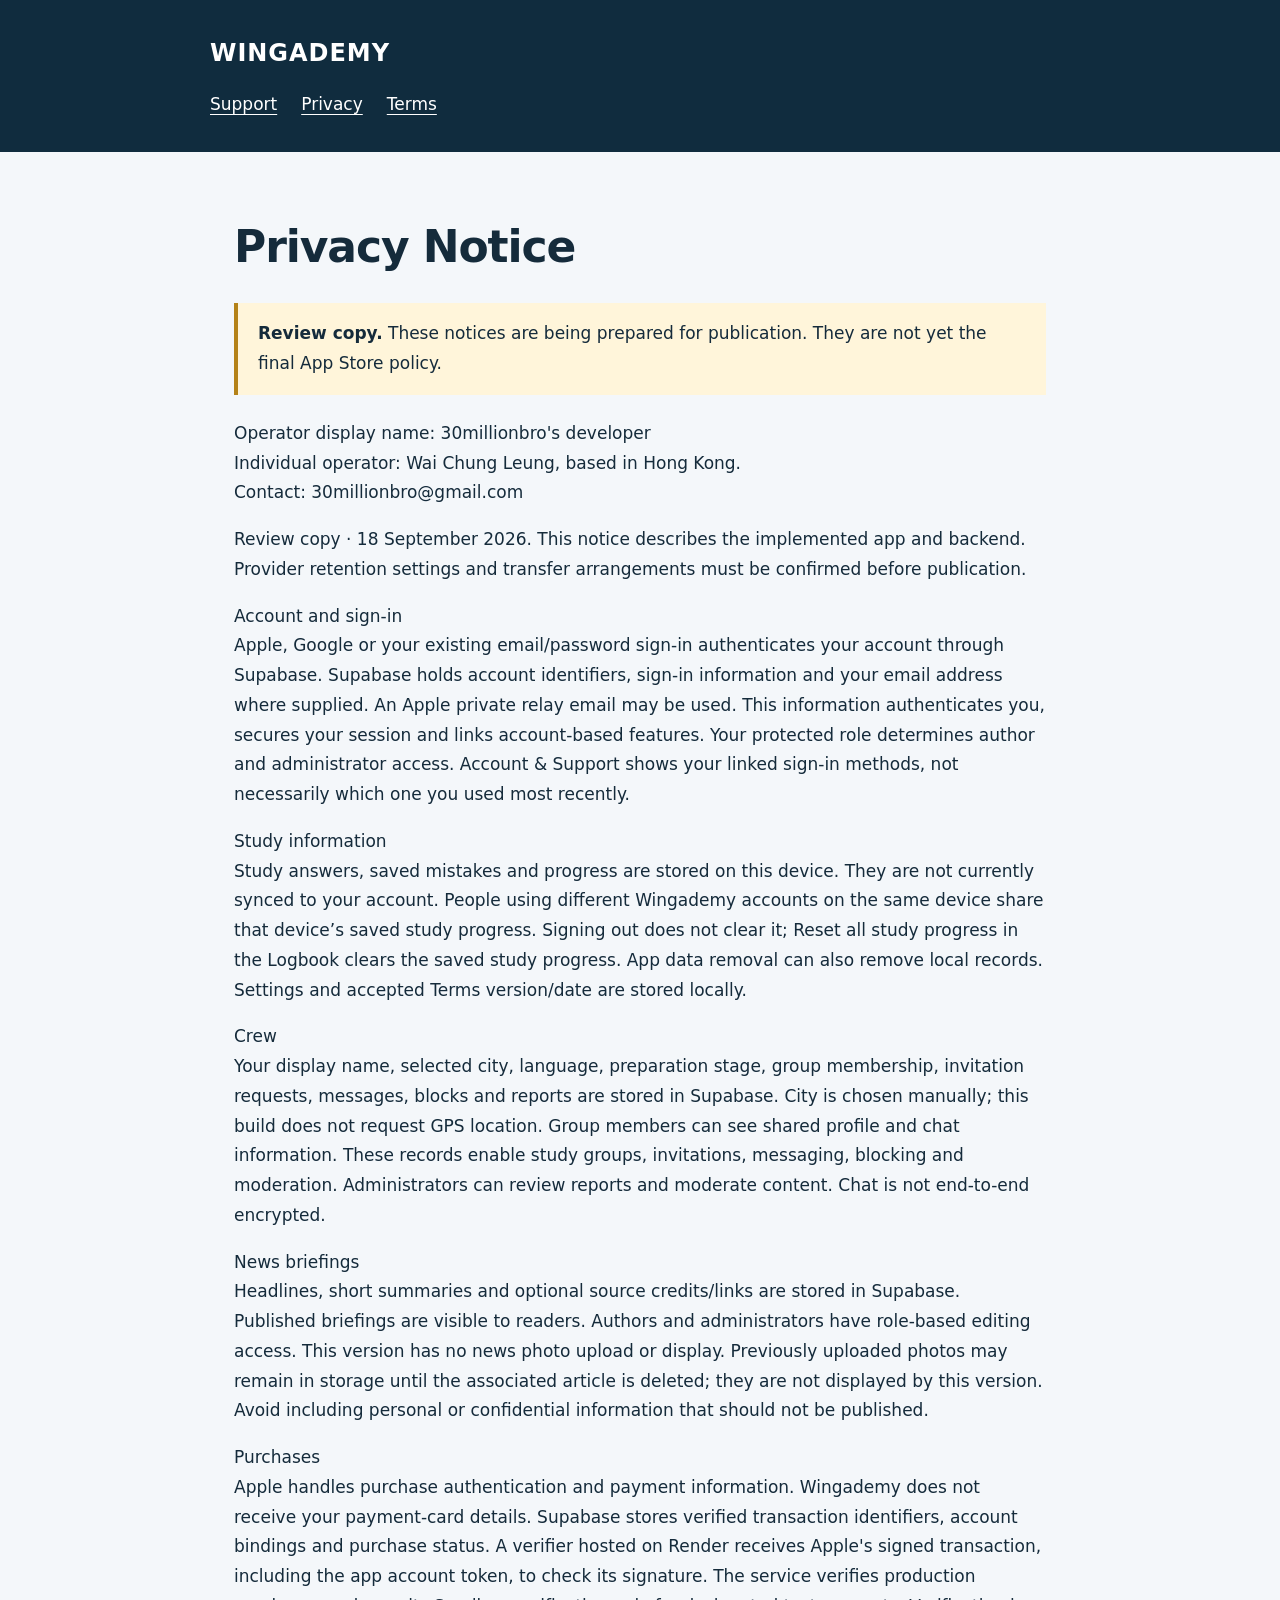
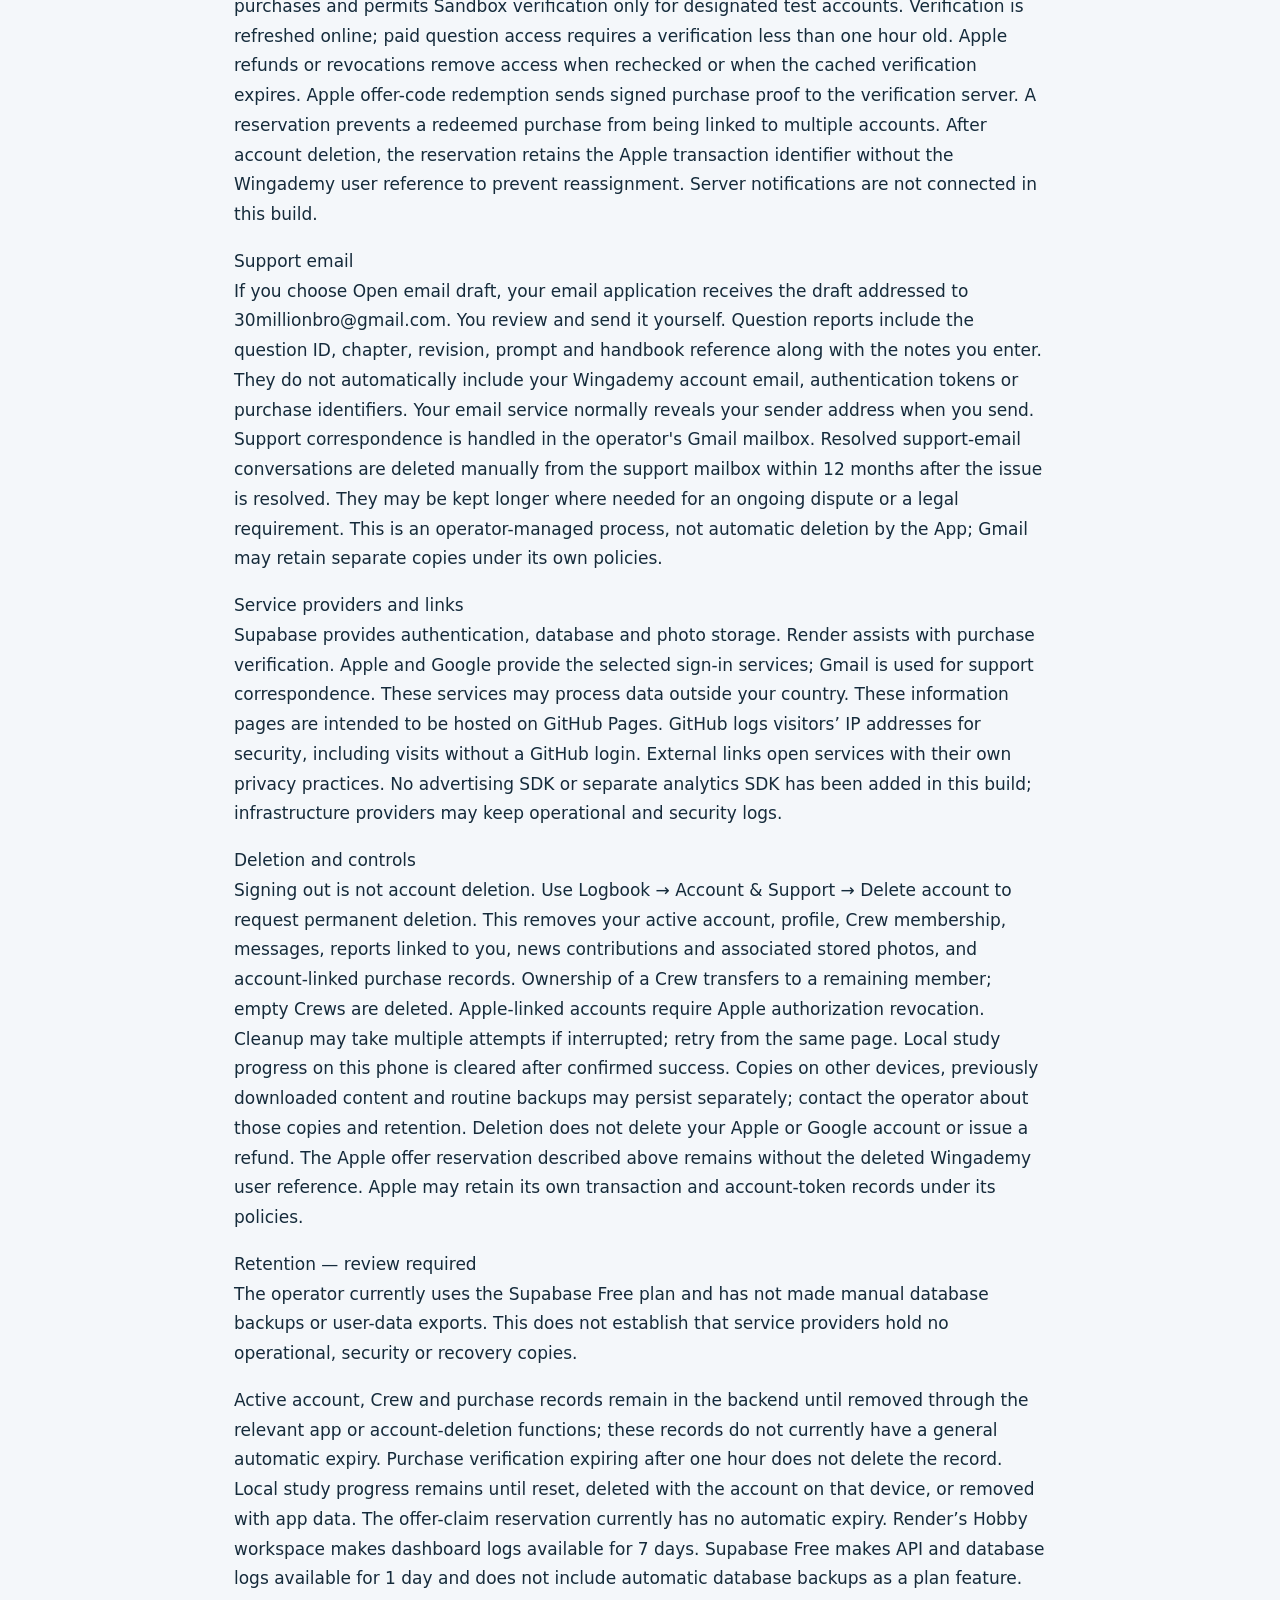
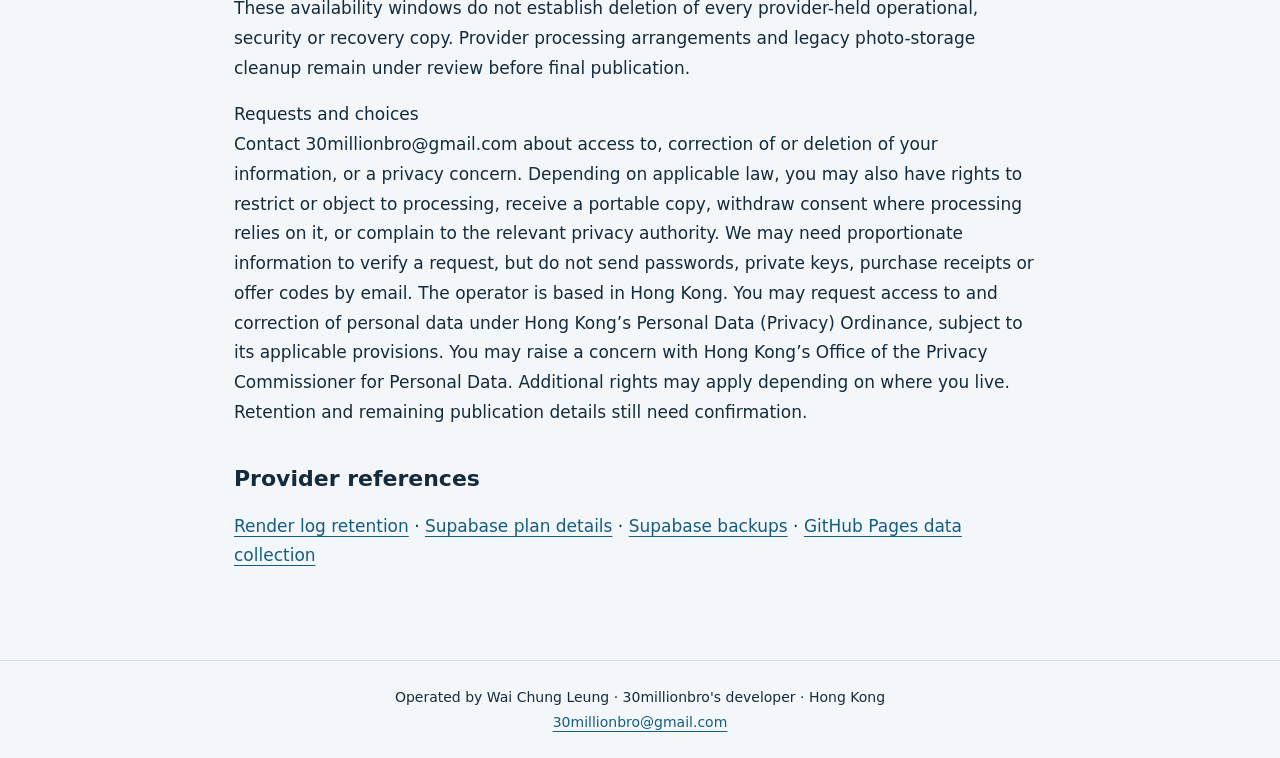
==== privacy.html @ 653a73e2 "Add files via upload" ====
<!doctype html>
<html lang="en"><head><meta charset="utf-8"><meta name="viewport" content="width=device-width,initial-scale=1"><meta name="robots" content="noindex"><title>Privacy Notice | Wingademy</title><link rel="stylesheet" href="style.css"></head>
<body><a class="skip" href="#main">Skip to content</a><header><a class="brand" href="index.html">WINGADEMY</a><nav aria-label="Main navigation"><a href="support.html">Support</a><a href="privacy.html">Privacy</a><a href="terms.html">Terms</a></nav></header><main id="main"><h1>Privacy Notice</h1><aside><strong>Review copy.</strong> These notices are being prepared for publication. They are not yet the final App Store policy.</aside><p>Operator display name: 30millionbro&#x27;s developer<br>Individual operator: Wai Chung Leung, based in Hong Kong.<br>Contact: 30millionbro@gmail.com</p>
<p>Review copy · 18 September 2026. This notice describes the implemented app and backend. Provider retention settings and transfer arrangements must be confirmed before publication.</p>
<p>Account and sign-in<br>Apple, Google or your existing email/password sign-in authenticates your account through Supabase. Supabase holds account identifiers, sign-in information and your email address where supplied. An Apple private relay email may be used. This information authenticates you, secures your session and links account-based features. Your protected role determines author and administrator access. Account &amp; Support shows your linked sign-in methods, not necessarily which one you used most recently.</p>
<p>Study information<br>Study answers, saved mistakes and progress are stored on this device. They are not currently synced to your account. People using different Wingademy accounts on the same device share that device’s saved study progress. Signing out does not clear it; Reset all study progress in the Logbook clears the saved study progress. App data removal can also remove local records. Settings and accepted Terms version/date are stored locally.</p>
<p>Crew<br>Your display name, selected city, language, preparation stage, group membership, invitation requests, messages, blocks and reports are stored in Supabase. City is chosen manually; this build does not request GPS location. Group members can see shared profile and chat information. These records enable study groups, invitations, messaging, blocking and moderation. Administrators can review reports and moderate content. Chat is not end-to-end encrypted.</p>
<p>News briefings<br>Headlines, short summaries and optional source credits/links are stored in Supabase. Published briefings are visible to readers. Authors and administrators have role-based editing access. This version has no news photo upload or display. Previously uploaded photos may remain in storage until the associated article is deleted; they are not displayed by this version. Avoid including personal or confidential information that should not be published.</p>
<p>Purchases<br>Apple handles purchase authentication and payment information. Wingademy does not receive your payment-card details. Supabase stores verified transaction identifiers, account bindings and purchase status. A verifier hosted on Render receives Apple&#x27;s signed transaction, including the app account token, to check its signature. The service verifies production purchases and permits Sandbox verification only for designated test accounts. Verification is refreshed online; paid question access requires a verification less than one hour old. Apple refunds or revocations remove access when rechecked or when the cached verification expires. Apple offer-code redemption sends signed purchase proof to the verification server. A reservation prevents a redeemed purchase from being linked to multiple accounts. After account deletion, the reservation retains the Apple transaction identifier without the Wingademy user reference to prevent reassignment. Server notifications are not connected in this build.</p>
<p>Support email<br>If you choose Open email draft, your email application receives the draft addressed to 30millionbro@gmail.com. You review and send it yourself. Question reports include the question ID, chapter, revision, prompt and handbook reference along with the notes you enter. They do not automatically include your Wingademy account email, authentication tokens or purchase identifiers. Your email service normally reveals your sender address when you send. Support correspondence is handled in the operator&#x27;s Gmail mailbox. Resolved support-email conversations are deleted manually from the support mailbox within 12 months after the issue is resolved. They may be kept longer where needed for an ongoing dispute or a legal requirement. This is an operator-managed process, not automatic deletion by the App; Gmail may retain separate copies under its own policies.</p>
<p>Service providers and links<br>Supabase provides authentication, database and photo storage. Render assists with purchase verification. Apple and Google provide the selected sign-in services; Gmail is used for support correspondence. These services may process data outside your country. These information pages are intended to be hosted on GitHub Pages. GitHub logs visitors’ IP addresses for security, including visits without a GitHub login. External links open services with their own privacy practices. No advertising SDK or separate analytics SDK has been added in this build; infrastructure providers may keep operational and security logs.</p>
<p>Deletion and controls<br>Signing out is not account deletion. Use Logbook → Account &amp; Support → Delete account to request permanent deletion. This removes your active account, profile, Crew membership, messages, reports linked to you, news contributions and associated stored photos, and account-linked purchase records. Ownership of a Crew transfers to a remaining member; empty Crews are deleted. Apple-linked accounts require Apple authorization revocation. Cleanup may take multiple attempts if interrupted; retry from the same page. Local study progress on this phone is cleared after confirmed success. Copies on other devices, previously downloaded content and routine backups may persist separately; contact the operator about those copies and retention. Deletion does not delete your Apple or Google account or issue a refund. The Apple offer reservation described above remains without the deleted Wingademy user reference. Apple may retain its own transaction and account-token records under its policies.</p>
<p>Retention — review required<br>The operator currently uses the Supabase Free plan and has not made manual database backups or user-data exports. This does not establish that service providers hold no operational, security or recovery copies.</p>
<p>Active account, Crew and purchase records remain in the backend until removed through the relevant app or account-deletion functions; these records do not currently have a general automatic expiry. Purchase verification expiring after one hour does not delete the record. Local study progress remains until reset, deleted with the account on that device, or removed with app data. The offer-claim reservation currently has no automatic expiry. Render’s Hobby workspace makes dashboard logs available for 7 days. Supabase Free makes API and database logs available for 1 day and does not include automatic database backups as a plan feature. These availability windows do not establish deletion of every provider-held operational, security or recovery copy. Provider processing arrangements and legacy photo-storage cleanup remain under review before final publication.</p>
<p>Requests and choices<br>Contact 30millionbro@gmail.com about access to, correction of or deletion of your information, or a privacy concern. Depending on applicable law, you may also have rights to restrict or object to processing, receive a portable copy, withdraw consent where processing relies on it, or complain to the relevant privacy authority. We may need proportionate information to verify a request, but do not send passwords, private keys, purchase receipts or offer codes by email. The operator is based in Hong Kong. You may request access to and correction of personal data under Hong Kong’s Personal Data (Privacy) Ordinance, subject to its applicable provisions. You may raise a concern with Hong Kong’s Office of the Privacy Commissioner for Personal Data. Additional rights may apply depending on where you live. Retention and remaining publication details still need confirmation.</p>
<h2></h2>
<h2>Provider references</h2>
<p><a href="https://render.com/docs/logging">Render log retention</a> · <a href="https://supabase.com/pricing">Supabase plan details</a> · <a href="https://supabase.com/docs/guides/platform/backups">Supabase backups</a> · <a href="https://docs.github.com/en/pages/getting-started-with-github-pages/what-is-github-pages#data-collection">GitHub Pages data collection</a></p></main><footer>Operated by Wai Chung Leung · 30millionbro's developer · Hong Kong<br><a href="mailto:30millionbro@gmail.com">30millionbro@gmail.com</a></footer></body></html>
---- style.css ----
*{box-sizing:border-box}html{color-scheme:light}body{margin:0;background:#f4f7fa;color:#152b3b;font:17px/1.75 system-ui,-apple-system,BlinkMacSystemFont,"Segoe UI",sans-serif}a{color:#145d82;text-underline-offset:4px}a:focus-visible{outline:3px solid #d59922;outline-offset:4px}header{background:#102c3e;color:white;padding:32px max(24px,calc((100% - 860px)/2))}header a{color:white}.brand{font-size:24px;font-weight:750;text-decoration:none;letter-spacing:.04em}nav{display:flex;flex-wrap:wrap;gap:12px 24px;margin-top:16px}main{max-width:860px;margin:auto;padding:40px 24px 72px}h1{font-size:clamp(30px,6vw,44px);line-height:1.2;letter-spacing:-.025em}h2{font-size:22px;line-height:1.35;margin-top:36px}p{overflow-wrap:anywhere}aside{border-left:4px solid #b48218;background:#fff5da;padding:16px 20px;margin:24px 0}.cards{display:grid;gap:16px}.card{display:block;padding:20px 24px;background:white;border:1px solid #d9e2e8;border-radius:12px;text-decoration:none}.card strong{display:block;font-size:21px}.card span{color:#425969}footer{border-top:1px solid #d9e2e8;padding:24px;font-size:14px;text-align:center}.skip{position:absolute;left:-9999px}.skip:focus{left:16px;top:8px;background:white;padding:8px;color:#152b3b}@media print{header,nav,footer,.skip{display:none}body{background:white}main{max-width:none;padding:0}}
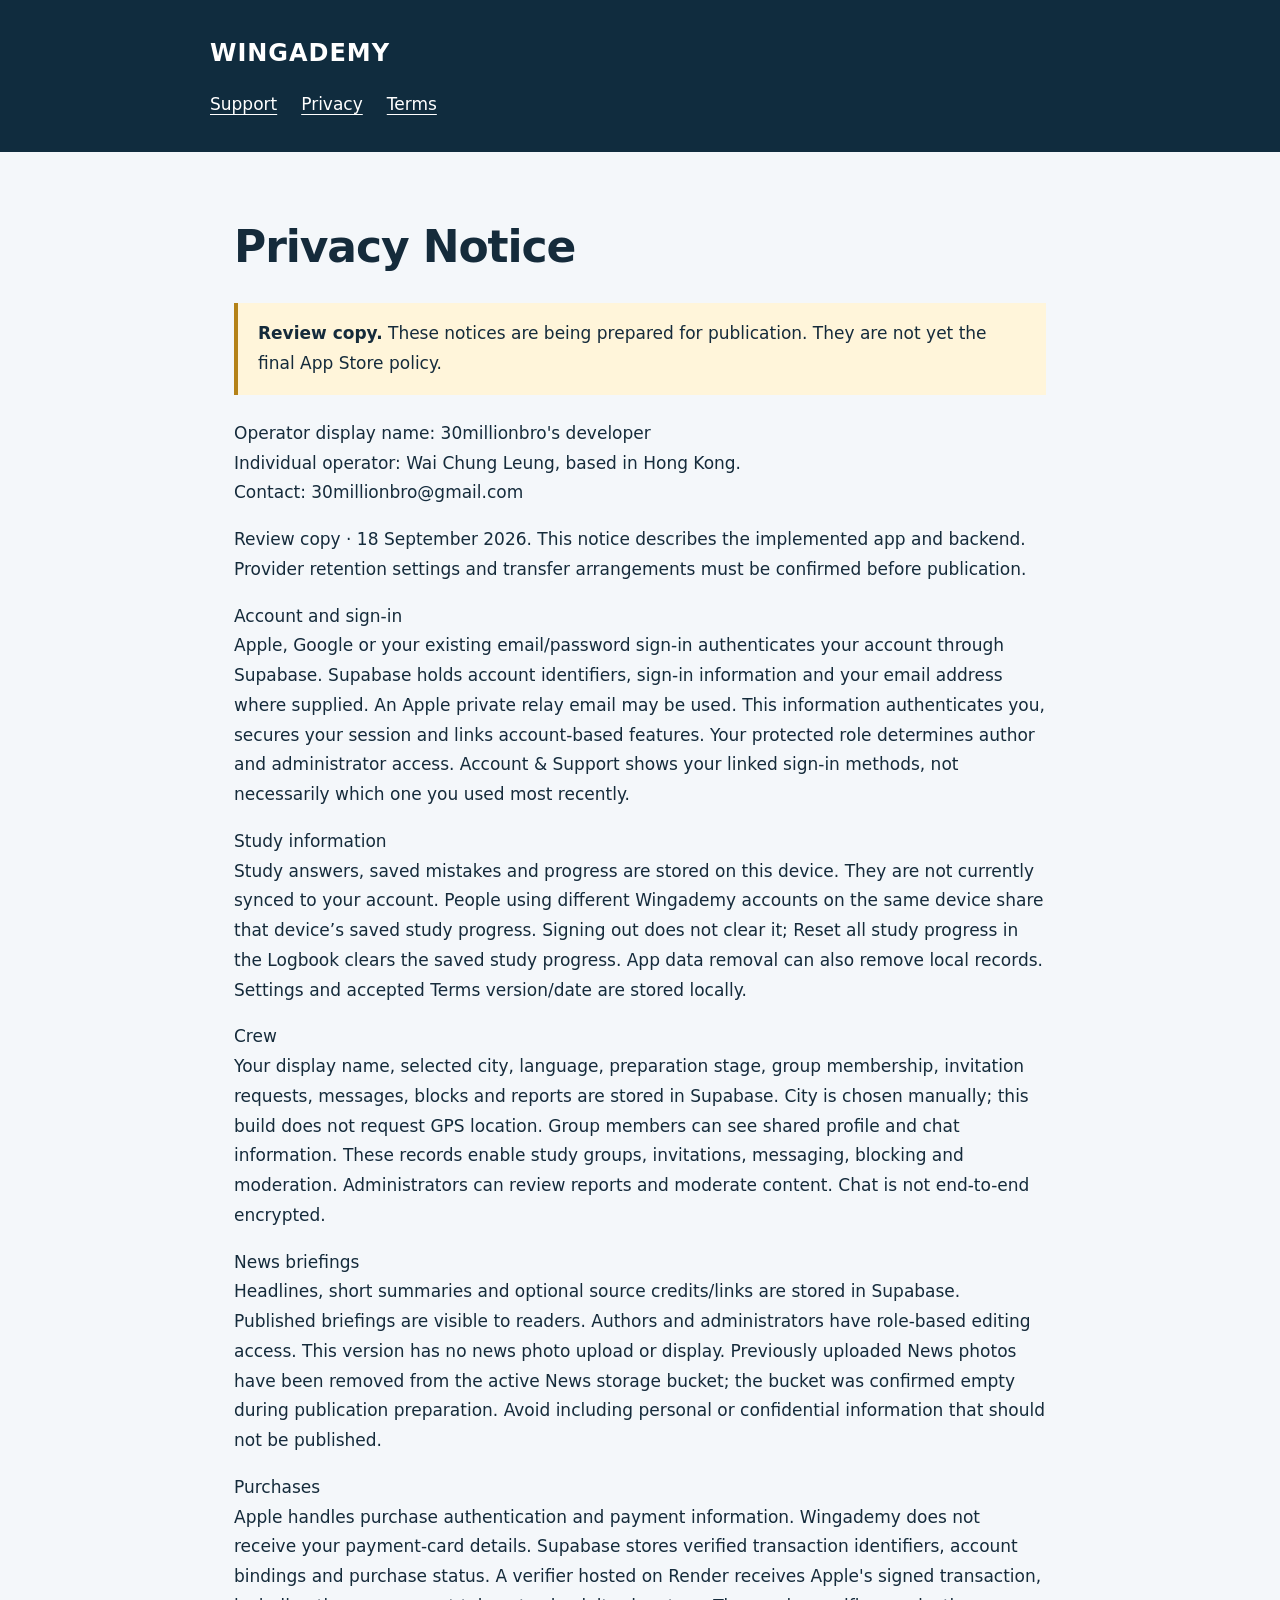
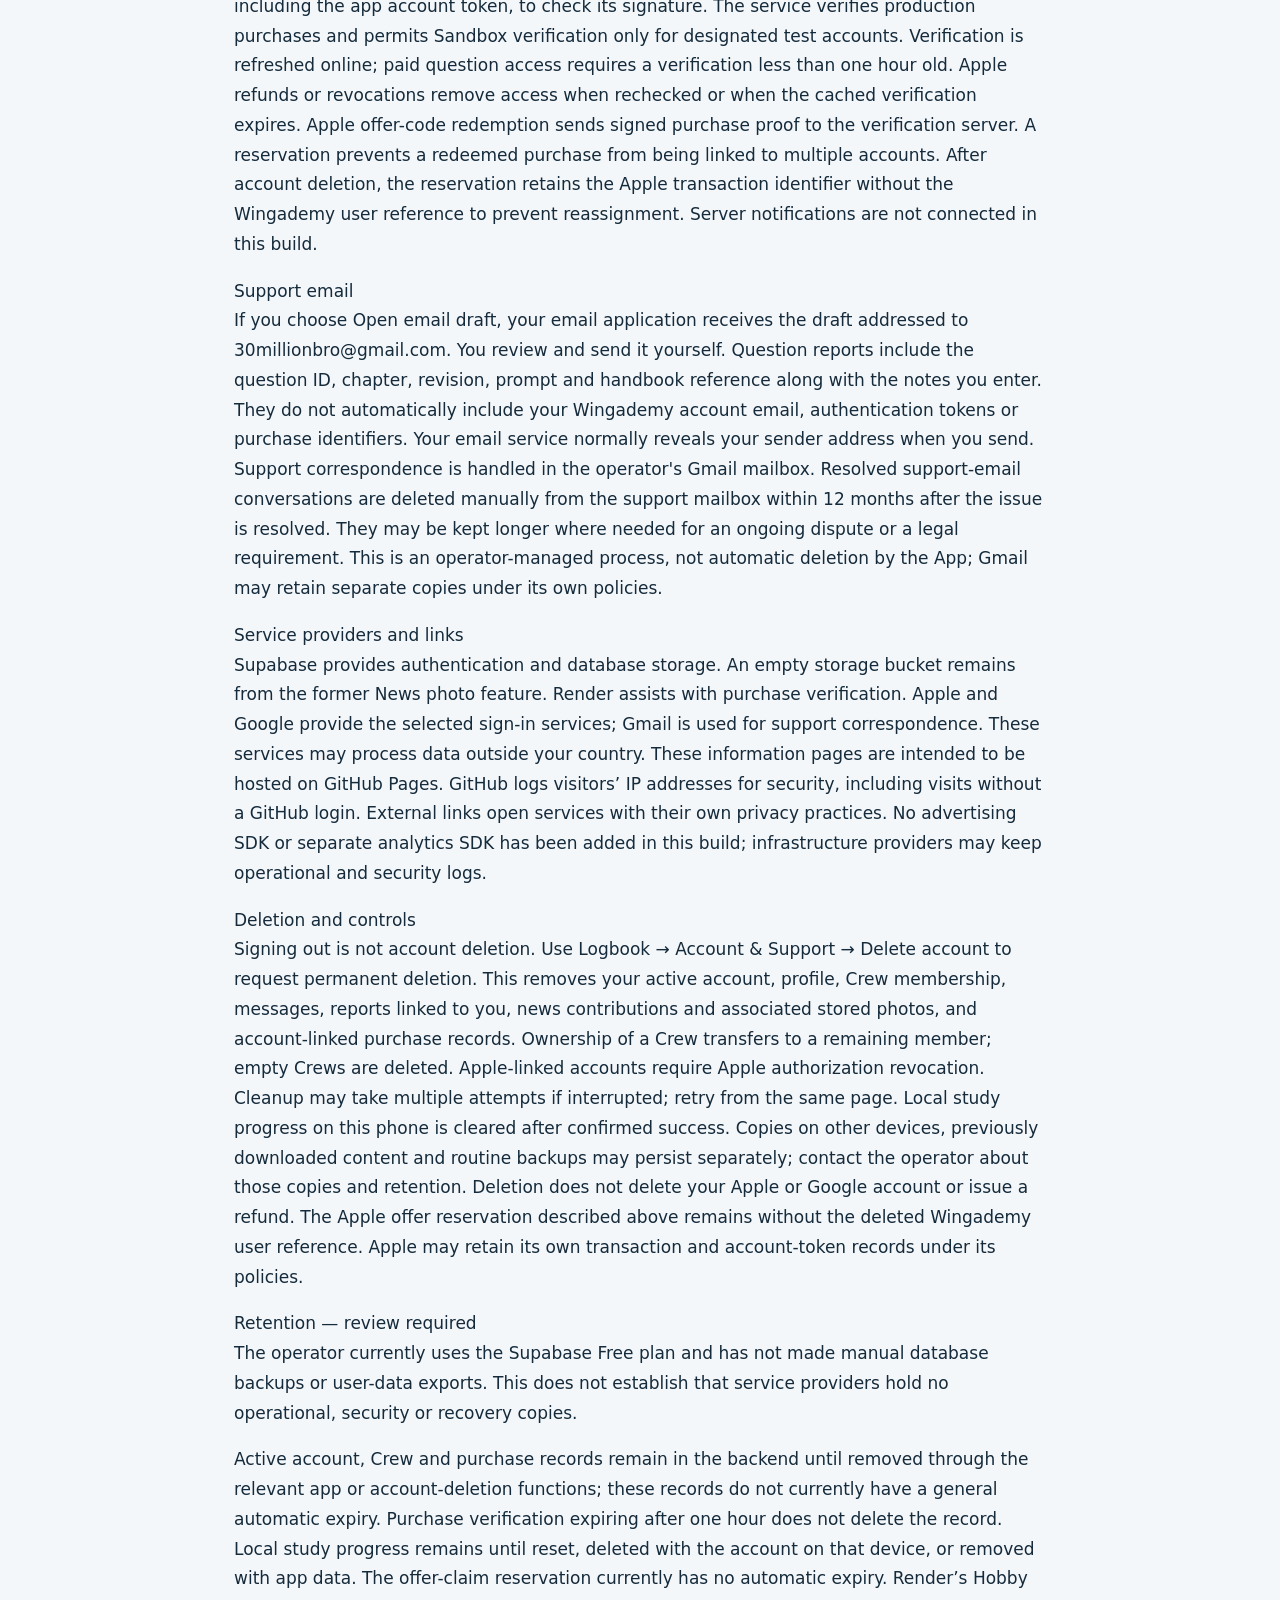
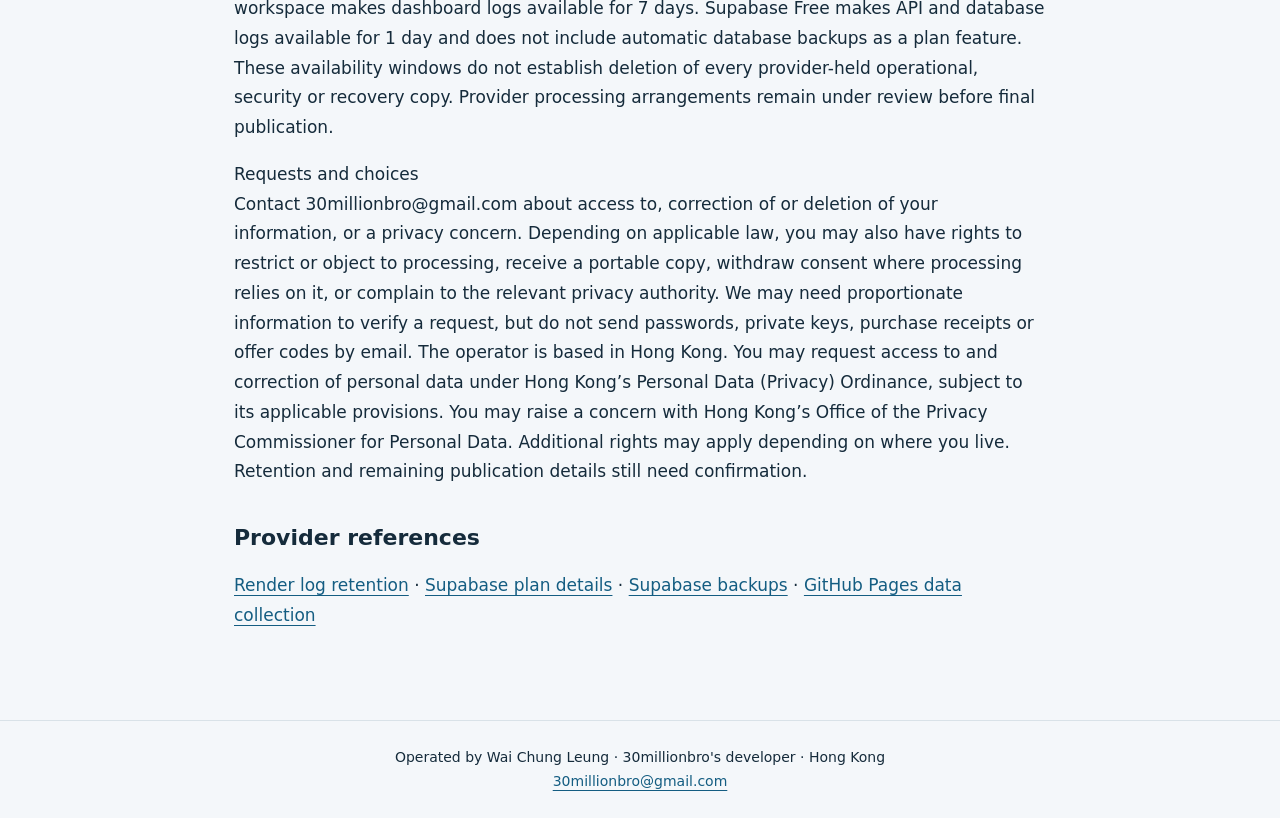
==== commit 055be516: "Add files via upload" ====
--- a/privacy.html
+++ b/privacy.html
@@ -5,13 +5,13 @@
 <p>Account and sign-in<br>Apple, Google or your existing email/password sign-in authenticates your account through Supabase. Supabase holds account identifiers, sign-in information and your email address where supplied. An Apple private relay email may be used. This information authenticates you, secures your session and links account-based features. Your protected role determines author and administrator access. Account &amp; Support shows your linked sign-in methods, not necessarily which one you used most recently.</p>
 <p>Study information<br>Study answers, saved mistakes and progress are stored on this device. They are not currently synced to your account. People using different Wingademy accounts on the same device share that device’s saved study progress. Signing out does not clear it; Reset all study progress in the Logbook clears the saved study progress. App data removal can also remove local records. Settings and accepted Terms version/date are stored locally.</p>
 <p>Crew<br>Your display name, selected city, language, preparation stage, group membership, invitation requests, messages, blocks and reports are stored in Supabase. City is chosen manually; this build does not request GPS location. Group members can see shared profile and chat information. These records enable study groups, invitations, messaging, blocking and moderation. Administrators can review reports and moderate content. Chat is not end-to-end encrypted.</p>
-<p>News briefings<br>Headlines, short summaries and optional source credits/links are stored in Supabase. Published briefings are visible to readers. Authors and administrators have role-based editing access. This version has no news photo upload or display. Previously uploaded photos may remain in storage until the associated article is deleted; they are not displayed by this version. Avoid including personal or confidential information that should not be published.</p>
+<p>News briefings<br>Headlines, short summaries and optional source credits/links are stored in Supabase. Published briefings are visible to readers. Authors and administrators have role-based editing access. This version has no news photo upload or display. Previously uploaded News photos have been removed from the active News storage bucket; the bucket was confirmed empty during publication preparation. Avoid including personal or confidential information that should not be published.</p>
 <p>Purchases<br>Apple handles purchase authentication and payment information. Wingademy does not receive your payment-card details. Supabase stores verified transaction identifiers, account bindings and purchase status. A verifier hosted on Render receives Apple&#x27;s signed transaction, including the app account token, to check its signature. The service verifies production purchases and permits Sandbox verification only for designated test accounts. Verification is refreshed online; paid question access requires a verification less than one hour old. Apple refunds or revocations remove access when rechecked or when the cached verification expires. Apple offer-code redemption sends signed purchase proof to the verification server. A reservation prevents a redeemed purchase from being linked to multiple accounts. After account deletion, the reservation retains the Apple transaction identifier without the Wingademy user reference to prevent reassignment. Server notifications are not connected in this build.</p>
 <p>Support email<br>If you choose Open email draft, your email application receives the draft addressed to 30millionbro@gmail.com. You review and send it yourself. Question reports include the question ID, chapter, revision, prompt and handbook reference along with the notes you enter. They do not automatically include your Wingademy account email, authentication tokens or purchase identifiers. Your email service normally reveals your sender address when you send. Support correspondence is handled in the operator&#x27;s Gmail mailbox. Resolved support-email conversations are deleted manually from the support mailbox within 12 months after the issue is resolved. They may be kept longer where needed for an ongoing dispute or a legal requirement. This is an operator-managed process, not automatic deletion by the App; Gmail may retain separate copies under its own policies.</p>
-<p>Service providers and links<br>Supabase provides authentication, database and photo storage. Render assists with purchase verification. Apple and Google provide the selected sign-in services; Gmail is used for support correspondence. These services may process data outside your country. These information pages are intended to be hosted on GitHub Pages. GitHub logs visitors’ IP addresses for security, including visits without a GitHub login. External links open services with their own privacy practices. No advertising SDK or separate analytics SDK has been added in this build; infrastructure providers may keep operational and security logs.</p>
+<p>Service providers and links<br>Supabase provides authentication and database storage. An empty storage bucket remains from the former News photo feature. Render assists with purchase verification. Apple and Google provide the selected sign-in services; Gmail is used for support correspondence. These services may process data outside your country. These information pages are intended to be hosted on GitHub Pages. GitHub logs visitors’ IP addresses for security, including visits without a GitHub login. External links open services with their own privacy practices. No advertising SDK or separate analytics SDK has been added in this build; infrastructure providers may keep operational and security logs.</p>
 <p>Deletion and controls<br>Signing out is not account deletion. Use Logbook → Account &amp; Support → Delete account to request permanent deletion. This removes your active account, profile, Crew membership, messages, reports linked to you, news contributions and associated stored photos, and account-linked purchase records. Ownership of a Crew transfers to a remaining member; empty Crews are deleted. Apple-linked accounts require Apple authorization revocation. Cleanup may take multiple attempts if interrupted; retry from the same page. Local study progress on this phone is cleared after confirmed success. Copies on other devices, previously downloaded content and routine backups may persist separately; contact the operator about those copies and retention. Deletion does not delete your Apple or Google account or issue a refund. The Apple offer reservation described above remains without the deleted Wingademy user reference. Apple may retain its own transaction and account-token records under its policies.</p>
 <p>Retention — review required<br>The operator currently uses the Supabase Free plan and has not made manual database backups or user-data exports. This does not establish that service providers hold no operational, security or recovery copies.</p>
-<p>Active account, Crew and purchase records remain in the backend until removed through the relevant app or account-deletion functions; these records do not currently have a general automatic expiry. Purchase verification expiring after one hour does not delete the record. Local study progress remains until reset, deleted with the account on that device, or removed with app data. The offer-claim reservation currently has no automatic expiry. Render’s Hobby workspace makes dashboard logs available for 7 days. Supabase Free makes API and database logs available for 1 day and does not include automatic database backups as a plan feature. These availability windows do not establish deletion of every provider-held operational, security or recovery copy. Provider processing arrangements and legacy photo-storage cleanup remain under review before final publication.</p>
+<p>Active account, Crew and purchase records remain in the backend until removed through the relevant app or account-deletion functions; these records do not currently have a general automatic expiry. Purchase verification expiring after one hour does not delete the record. Local study progress remains until reset, deleted with the account on that device, or removed with app data. The offer-claim reservation currently has no automatic expiry. Render’s Hobby workspace makes dashboard logs available for 7 days. Supabase Free makes API and database logs available for 1 day and does not include automatic database backups as a plan feature. These availability windows do not establish deletion of every provider-held operational, security or recovery copy. Provider processing arrangements remain under review before final publication.</p>
 <p>Requests and choices<br>Contact 30millionbro@gmail.com about access to, correction of or deletion of your information, or a privacy concern. Depending on applicable law, you may also have rights to restrict or object to processing, receive a portable copy, withdraw consent where processing relies on it, or complain to the relevant privacy authority. We may need proportionate information to verify a request, but do not send passwords, private keys, purchase receipts or offer codes by email. The operator is based in Hong Kong. You may request access to and correction of personal data under Hong Kong’s Personal Data (Privacy) Ordinance, subject to its applicable provisions. You may raise a concern with Hong Kong’s Office of the Privacy Commissioner for Personal Data. Additional rights may apply depending on where you live. Retention and remaining publication details still need confirmation.</p>
 <h2></h2>
 <h2>Provider references</h2>
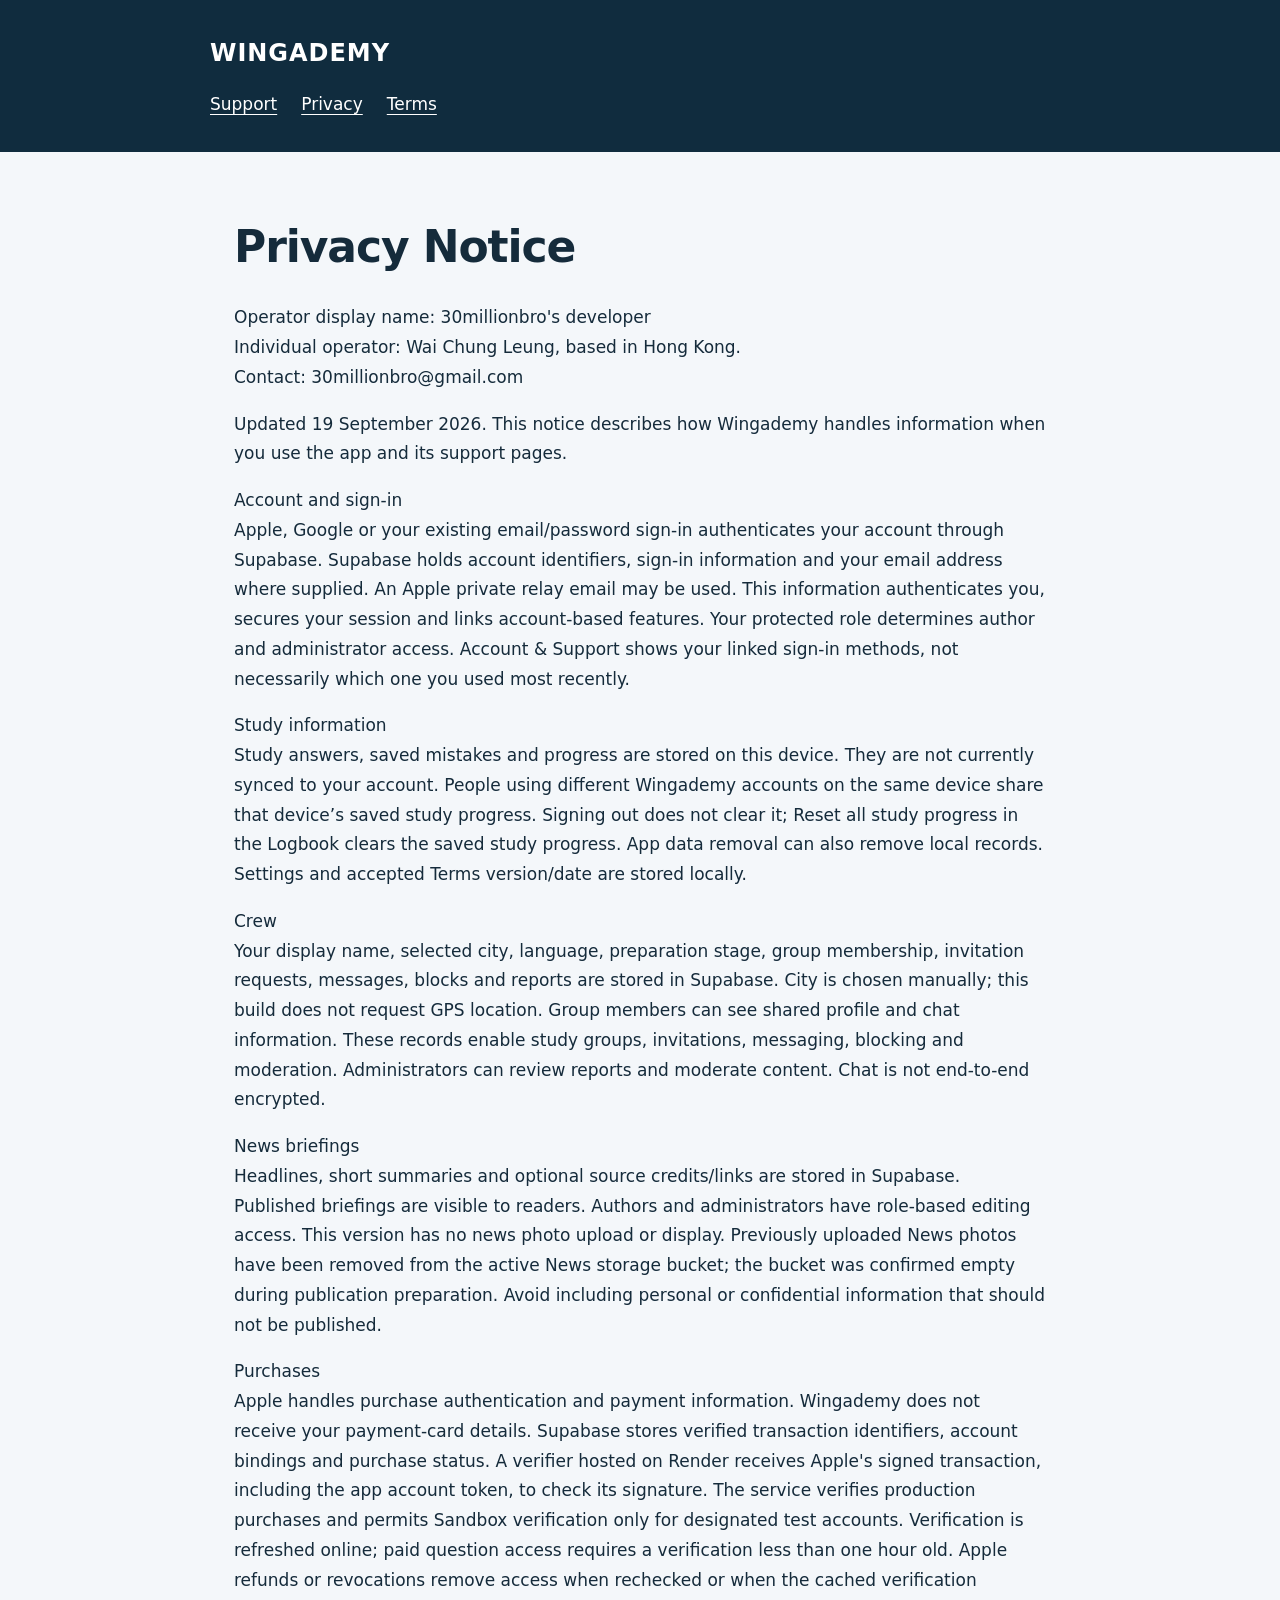
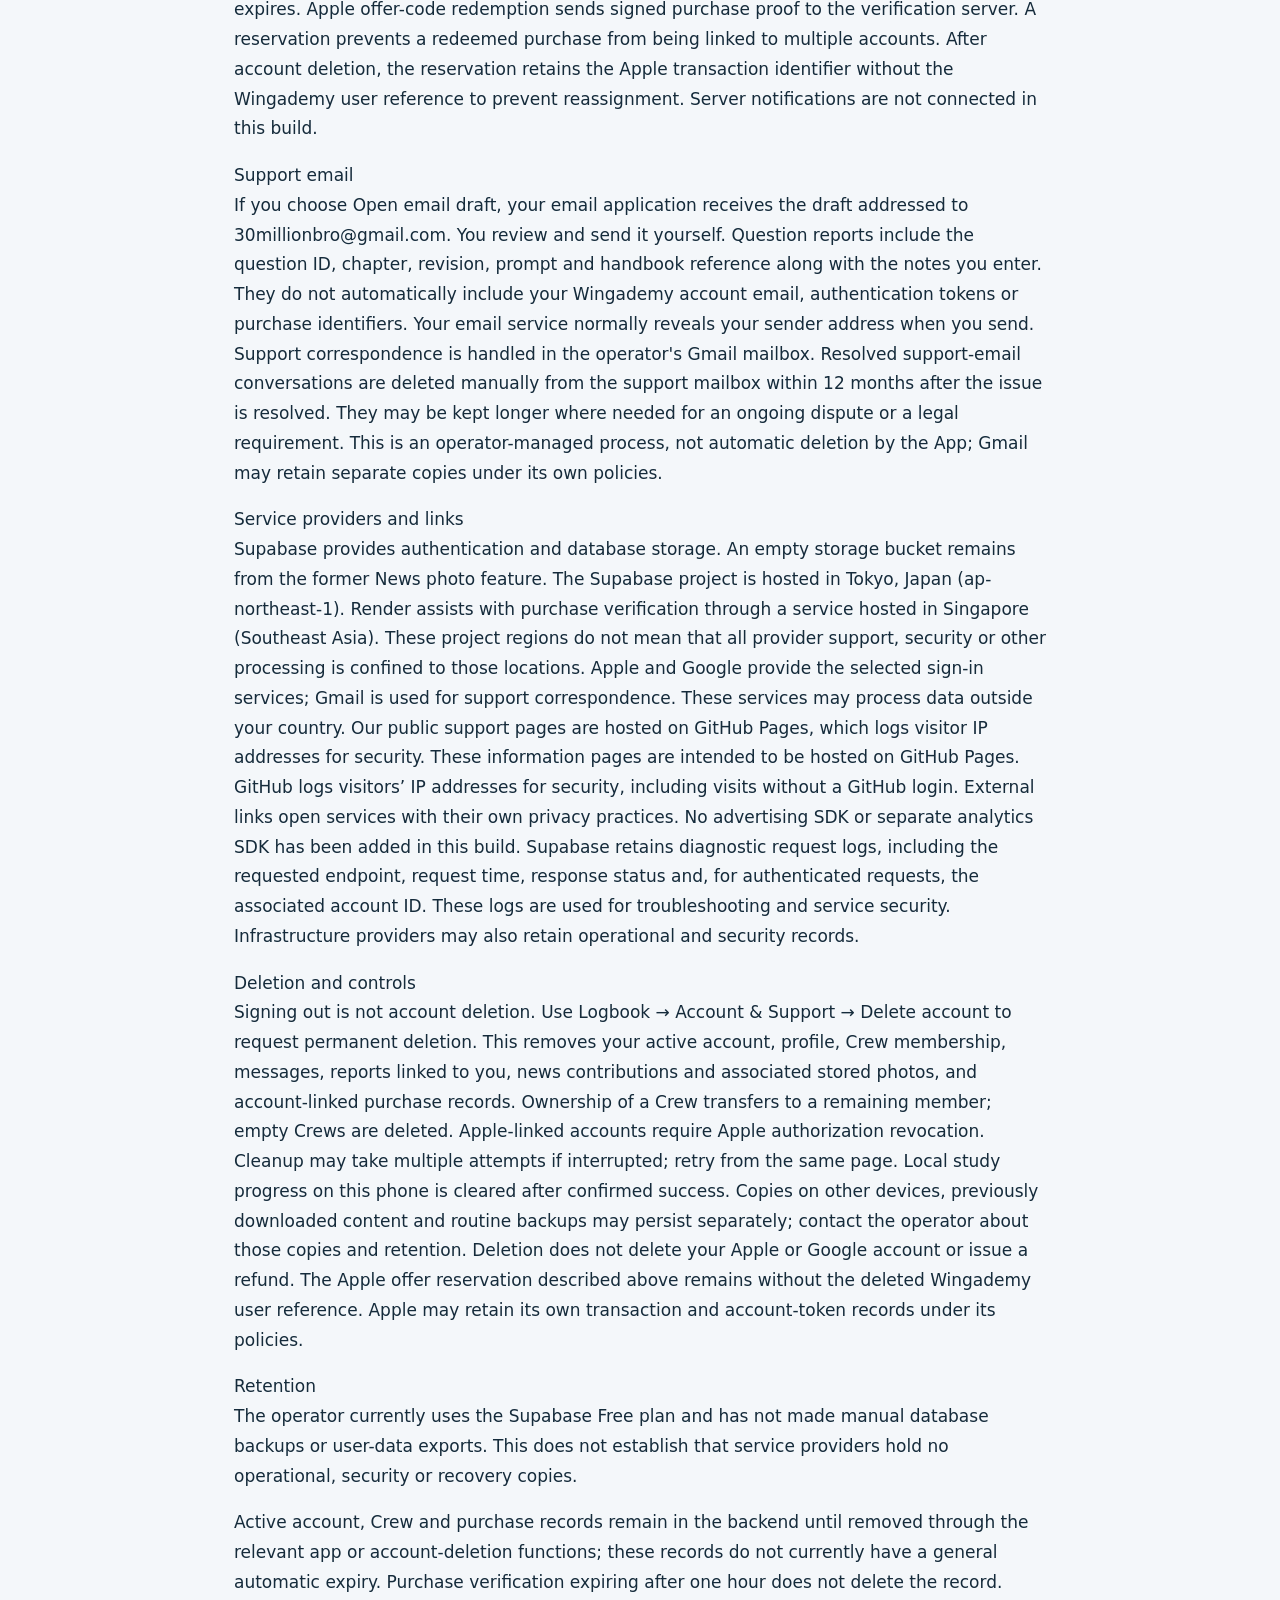
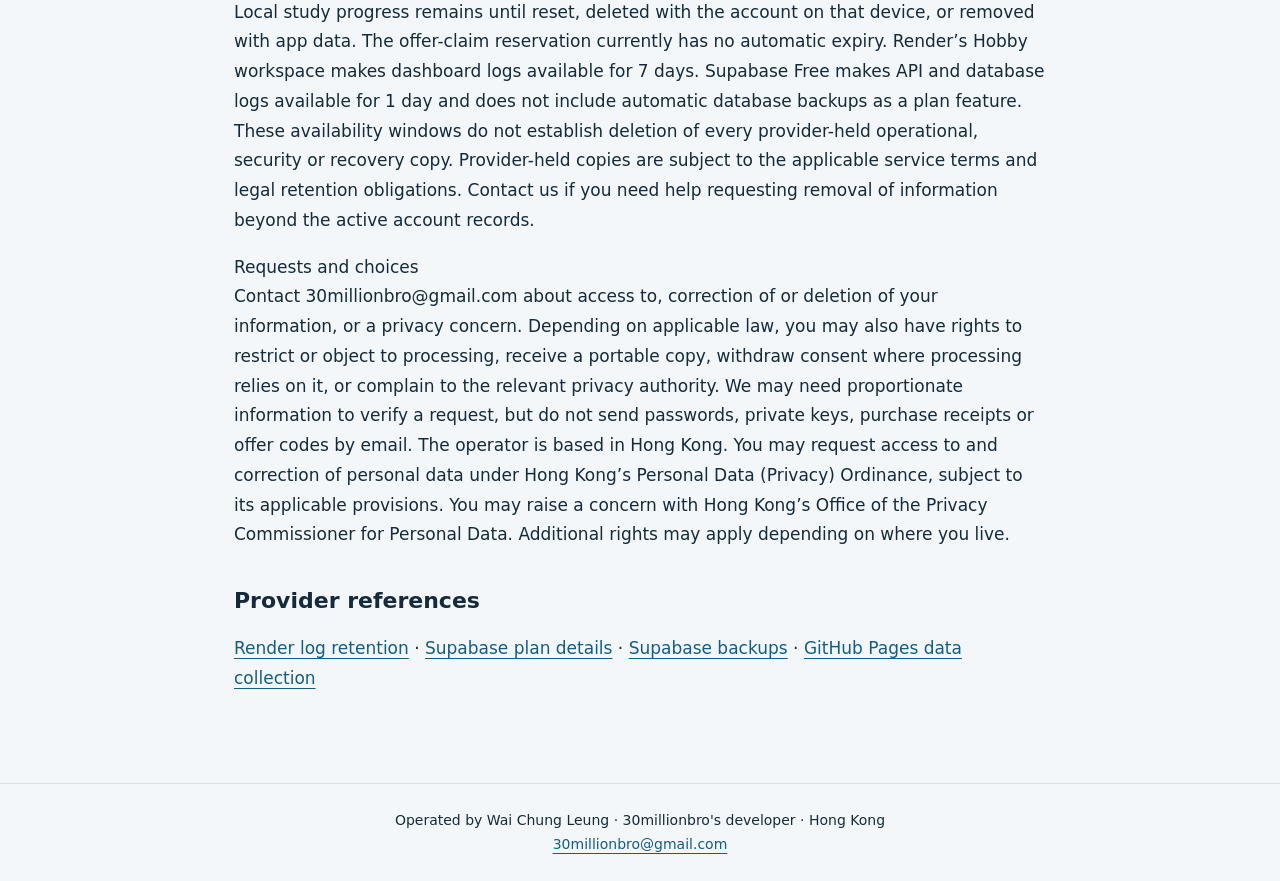
==== commit 7d1f282b: "Add files via upload" ====
--- a/privacy.html
+++ b/privacy.html
@@ -1,18 +1,18 @@
 <!doctype html>
-<html lang="en"><head><meta charset="utf-8"><meta name="viewport" content="width=device-width,initial-scale=1"><meta name="robots" content="noindex"><title>Privacy Notice | Wingademy</title><link rel="stylesheet" href="style.css"></head>
-<body><a class="skip" href="#main">Skip to content</a><header><a class="brand" href="index.html">WINGADEMY</a><nav aria-label="Main navigation"><a href="support.html">Support</a><a href="privacy.html">Privacy</a><a href="terms.html">Terms</a></nav></header><main id="main"><h1>Privacy Notice</h1><aside><strong>Review copy.</strong> These notices are being prepared for publication. They are not yet the final App Store policy.</aside><p>Operator display name: 30millionbro&#x27;s developer<br>Individual operator: Wai Chung Leung, based in Hong Kong.<br>Contact: 30millionbro@gmail.com</p>
-<p>Review copy · 18 September 2026. This notice describes the implemented app and backend. Provider retention settings and transfer arrangements must be confirmed before publication.</p>
+<html lang="en"><head><meta charset="utf-8"><meta name="viewport" content="width=device-width,initial-scale=1"><title>Privacy Notice | Wingademy</title><link rel="stylesheet" href="style.css"></head>
+<body><a class="skip" href="#main">Skip to content</a><header><a class="brand" href="index.html">WINGADEMY</a><nav aria-label="Main navigation"><a href="support.html">Support</a><a href="privacy.html">Privacy</a><a href="terms.html">Terms</a></nav></header><main id="main"><h1>Privacy Notice</h1><p>Operator display name: 30millionbro&#x27;s developer<br>Individual operator: Wai Chung Leung, based in Hong Kong.<br>Contact: 30millionbro@gmail.com</p>
+<p>Updated 19 September 2026. This notice describes how Wingademy handles information when you use the app and its support pages.</p>
 <p>Account and sign-in<br>Apple, Google or your existing email/password sign-in authenticates your account through Supabase. Supabase holds account identifiers, sign-in information and your email address where supplied. An Apple private relay email may be used. This information authenticates you, secures your session and links account-based features. Your protected role determines author and administrator access. Account &amp; Support shows your linked sign-in methods, not necessarily which one you used most recently.</p>
 <p>Study information<br>Study answers, saved mistakes and progress are stored on this device. They are not currently synced to your account. People using different Wingademy accounts on the same device share that device’s saved study progress. Signing out does not clear it; Reset all study progress in the Logbook clears the saved study progress. App data removal can also remove local records. Settings and accepted Terms version/date are stored locally.</p>
 <p>Crew<br>Your display name, selected city, language, preparation stage, group membership, invitation requests, messages, blocks and reports are stored in Supabase. City is chosen manually; this build does not request GPS location. Group members can see shared profile and chat information. These records enable study groups, invitations, messaging, blocking and moderation. Administrators can review reports and moderate content. Chat is not end-to-end encrypted.</p>
 <p>News briefings<br>Headlines, short summaries and optional source credits/links are stored in Supabase. Published briefings are visible to readers. Authors and administrators have role-based editing access. This version has no news photo upload or display. Previously uploaded News photos have been removed from the active News storage bucket; the bucket was confirmed empty during publication preparation. Avoid including personal or confidential information that should not be published.</p>
 <p>Purchases<br>Apple handles purchase authentication and payment information. Wingademy does not receive your payment-card details. Supabase stores verified transaction identifiers, account bindings and purchase status. A verifier hosted on Render receives Apple&#x27;s signed transaction, including the app account token, to check its signature. The service verifies production purchases and permits Sandbox verification only for designated test accounts. Verification is refreshed online; paid question access requires a verification less than one hour old. Apple refunds or revocations remove access when rechecked or when the cached verification expires. Apple offer-code redemption sends signed purchase proof to the verification server. A reservation prevents a redeemed purchase from being linked to multiple accounts. After account deletion, the reservation retains the Apple transaction identifier without the Wingademy user reference to prevent reassignment. Server notifications are not connected in this build.</p>
 <p>Support email<br>If you choose Open email draft, your email application receives the draft addressed to 30millionbro@gmail.com. You review and send it yourself. Question reports include the question ID, chapter, revision, prompt and handbook reference along with the notes you enter. They do not automatically include your Wingademy account email, authentication tokens or purchase identifiers. Your email service normally reveals your sender address when you send. Support correspondence is handled in the operator&#x27;s Gmail mailbox. Resolved support-email conversations are deleted manually from the support mailbox within 12 months after the issue is resolved. They may be kept longer where needed for an ongoing dispute or a legal requirement. This is an operator-managed process, not automatic deletion by the App; Gmail may retain separate copies under its own policies.</p>
-<p>Service providers and links<br>Supabase provides authentication and database storage. An empty storage bucket remains from the former News photo feature. Render assists with purchase verification. Apple and Google provide the selected sign-in services; Gmail is used for support correspondence. These services may process data outside your country. These information pages are intended to be hosted on GitHub Pages. GitHub logs visitors’ IP addresses for security, including visits without a GitHub login. External links open services with their own privacy practices. No advertising SDK or separate analytics SDK has been added in this build; infrastructure providers may keep operational and security logs.</p>
+<p>Service providers and links<br>Supabase provides authentication and database storage. An empty storage bucket remains from the former News photo feature. The Supabase project is hosted in Tokyo, Japan (ap-northeast-1). Render assists with purchase verification through a service hosted in Singapore (Southeast Asia). These project regions do not mean that all provider support, security or other processing is confined to those locations. Apple and Google provide the selected sign-in services; Gmail is used for support correspondence. These services may process data outside your country. Our public support pages are hosted on GitHub Pages, which logs visitor IP addresses for security. These information pages are intended to be hosted on GitHub Pages. GitHub logs visitors’ IP addresses for security, including visits without a GitHub login. External links open services with their own privacy practices. No advertising SDK or separate analytics SDK has been added in this build. Supabase retains diagnostic request logs, including the requested endpoint, request time, response status and, for authenticated requests, the associated account ID. These logs are used for troubleshooting and service security. Infrastructure providers may also retain operational and security records.</p>
 <p>Deletion and controls<br>Signing out is not account deletion. Use Logbook → Account &amp; Support → Delete account to request permanent deletion. This removes your active account, profile, Crew membership, messages, reports linked to you, news contributions and associated stored photos, and account-linked purchase records. Ownership of a Crew transfers to a remaining member; empty Crews are deleted. Apple-linked accounts require Apple authorization revocation. Cleanup may take multiple attempts if interrupted; retry from the same page. Local study progress on this phone is cleared after confirmed success. Copies on other devices, previously downloaded content and routine backups may persist separately; contact the operator about those copies and retention. Deletion does not delete your Apple or Google account or issue a refund. The Apple offer reservation described above remains without the deleted Wingademy user reference. Apple may retain its own transaction and account-token records under its policies.</p>
-<p>Retention — review required<br>The operator currently uses the Supabase Free plan and has not made manual database backups or user-data exports. This does not establish that service providers hold no operational, security or recovery copies.</p>
-<p>Active account, Crew and purchase records remain in the backend until removed through the relevant app or account-deletion functions; these records do not currently have a general automatic expiry. Purchase verification expiring after one hour does not delete the record. Local study progress remains until reset, deleted with the account on that device, or removed with app data. The offer-claim reservation currently has no automatic expiry. Render’s Hobby workspace makes dashboard logs available for 7 days. Supabase Free makes API and database logs available for 1 day and does not include automatic database backups as a plan feature. These availability windows do not establish deletion of every provider-held operational, security or recovery copy. Provider processing arrangements remain under review before final publication.</p>
-<p>Requests and choices<br>Contact 30millionbro@gmail.com about access to, correction of or deletion of your information, or a privacy concern. Depending on applicable law, you may also have rights to restrict or object to processing, receive a portable copy, withdraw consent where processing relies on it, or complain to the relevant privacy authority. We may need proportionate information to verify a request, but do not send passwords, private keys, purchase receipts or offer codes by email. The operator is based in Hong Kong. You may request access to and correction of personal data under Hong Kong’s Personal Data (Privacy) Ordinance, subject to its applicable provisions. You may raise a concern with Hong Kong’s Office of the Privacy Commissioner for Personal Data. Additional rights may apply depending on where you live. Retention and remaining publication details still need confirmation.</p>
+<p>Retention<br>The operator currently uses the Supabase Free plan and has not made manual database backups or user-data exports. This does not establish that service providers hold no operational, security or recovery copies.</p>
+<p>Active account, Crew and purchase records remain in the backend until removed through the relevant app or account-deletion functions; these records do not currently have a general automatic expiry. Purchase verification expiring after one hour does not delete the record. Local study progress remains until reset, deleted with the account on that device, or removed with app data. The offer-claim reservation currently has no automatic expiry. Render’s Hobby workspace makes dashboard logs available for 7 days. Supabase Free makes API and database logs available for 1 day and does not include automatic database backups as a plan feature. These availability windows do not establish deletion of every provider-held operational, security or recovery copy. Provider-held copies are subject to the applicable service terms and legal retention obligations. Contact us if you need help requesting removal of information beyond the active account records.</p>
+<p>Requests and choices<br>Contact 30millionbro@gmail.com about access to, correction of or deletion of your information, or a privacy concern. Depending on applicable law, you may also have rights to restrict or object to processing, receive a portable copy, withdraw consent where processing relies on it, or complain to the relevant privacy authority. We may need proportionate information to verify a request, but do not send passwords, private keys, purchase receipts or offer codes by email. The operator is based in Hong Kong. You may request access to and correction of personal data under Hong Kong’s Personal Data (Privacy) Ordinance, subject to its applicable provisions. You may raise a concern with Hong Kong’s Office of the Privacy Commissioner for Personal Data. Additional rights may apply depending on where you live.</p>
 <h2></h2>
 <h2>Provider references</h2>
 <p><a href="https://render.com/docs/logging">Render log retention</a> · <a href="https://supabase.com/pricing">Supabase plan details</a> · <a href="https://supabase.com/docs/guides/platform/backups">Supabase backups</a> · <a href="https://docs.github.com/en/pages/getting-started-with-github-pages/what-is-github-pages#data-collection">GitHub Pages data collection</a></p></main><footer>Operated by Wai Chung Leung · 30millionbro's developer · Hong Kong<br><a href="mailto:30millionbro@gmail.com">30millionbro@gmail.com</a></footer></body></html>
